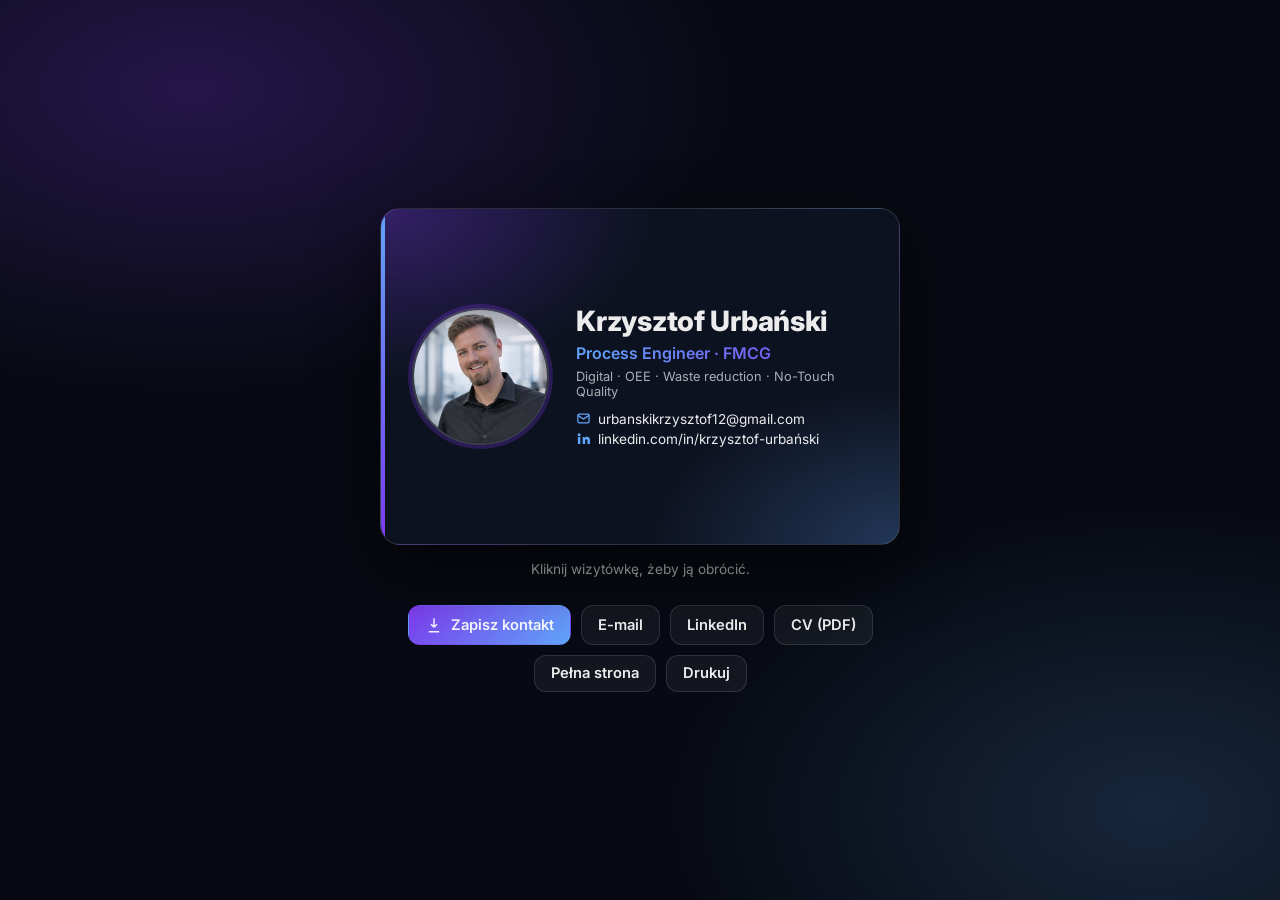
==== wizytowka.html @ fa8b1b62 "Dodano wizytówkę online (wizytowka.html) z vCard i kodem QR - karta 85×55 mm obracana kliknięciem: p" ====
<!doctype html>
<html lang="pl">
<head>
  <meta charset="utf-8" />
  <meta name="viewport" content="width=device-width, initial-scale=1" />
  <title>Wizytówka — Krzysztof Urbański</title>
  <meta name="description" content="Wizytówka Krzysztofa Urbańskiego — Process Engineer w FMCG. Kontakt, LinkedIn, CV i kod QR." />

  <link rel="preconnect" href="https://fonts.googleapis.com">
  <link rel="preconnect" href="https://fonts.gstatic.com" crossorigin>
  <link href="https://fonts.googleapis.com/css2?family=Inter:wght@400;500;600;700;800&display=swap" rel="stylesheet">

  <style>
    :root{
      --bg: #070a12;
      --text: rgba(255,255,255,.92);
      --muted: rgba(255,255,255,.66);
      --line: rgba(255,255,255,.12);
      --accent1: #7c3aed;
      --accent2: #22c55e;
      --accent3: #60a5fa;
    }
    *{ box-sizing:border-box; }
    body{
      margin:0;
      min-height:100vh;
      display:flex;
      flex-direction:column;
      align-items:center;
      justify-content:center;
      gap:28px;
      padding:32px 16px;
      font-family:"Inter",system-ui,-apple-system,"Segoe UI",Roboto,Arial,sans-serif;
      color:var(--text);
      background-color:var(--bg);
      background-image:
        radial-gradient(900px 500px at 15% 10%, rgba(124,58,237,.25), transparent 60%),
        radial-gradient(800px 500px at 90% 90%, rgba(96,165,250,.18), transparent 60%);
    }
    a{ color:inherit; }
    main{ width:100%; display:flex; justify-content:center; }

    /* ---------- karta (proporcje 85 × 55 mm) ---------- */
    .scene{
      width:min(520px, 100%);
      aspect-ratio: 85 / 55;
      perspective: 1400px;
      cursor:pointer;
    }
    .card{
      position:relative;
      width:100%;
      height:100%;
      transform-style:preserve-3d;
      transition: transform .7s cubic-bezier(.2,.8,.2,1);
    }
    .scene.is-flipped .card{ transform: rotateY(180deg); }

    .face{
      position:absolute;
      inset:0;
      border-radius:20px;
      overflow:hidden;
      backface-visibility:hidden;
      -webkit-backface-visibility:hidden;
      border:1px solid var(--line);
      background:
        radial-gradient(420px 260px at 0% 0%, rgba(124,58,237,.35), transparent 65%),
        radial-gradient(380px 240px at 100% 100%, rgba(96,165,250,.25), transparent 65%),
        #0d1220;
      box-shadow: 0 24px 60px rgba(0,0,0,.55);
      padding: 6%;
    }
    .face::after{
      content:"";
      position:absolute;
      left:0; top:0; bottom:0;
      width:4px;
      background: linear-gradient(180deg, var(--accent3), var(--accent1));
    }

    /* przód */
    .front{
      display:grid;
      grid-template-columns: 30% 1fr;
      gap: 6%;
      align-items:center;
    }
    .avatar{
      width:100%;
      aspect-ratio:1;
      object-fit:cover;
      border-radius:50%;
      border:2px solid rgba(255,255,255,.18);
      box-shadow: 0 0 0 4px rgba(124,58,237,.25);
    }
    .name{
      margin:0;
      font-size: clamp(1.15rem, 4.6vw, 1.75rem);
      font-weight:800;
      line-height:1.1;
      letter-spacing:-.01em;
    }
    .role{
      margin:.35em 0 0;
      font-size: clamp(.8rem, 2.8vw, 1rem);
      font-weight:600;
      background: linear-gradient(90deg, var(--accent3), var(--accent1));
      -webkit-background-clip:text;
      background-clip:text;
      color:transparent;
    }
    .tagline{
      margin:.45em 0 0;
      font-size: clamp(.66rem, 2.2vw, .8rem);
      color:var(--muted);
    }
    .contacts{
      list-style:none;
      margin: .9em 0 0;
      padding:0;
      display:grid;
      gap:.3em;
      font-size: clamp(.66rem, 2.3vw, .85rem);
    }
    .contacts li{ display:flex; align-items:center; gap:.5em; min-width:0; }
    .contacts span{ overflow:hidden; text-overflow:ellipsis; white-space:nowrap; }
    .contacts svg{ flex:none; width:1.1em; height:1.1em; color:var(--accent3); }

    /* tył */
    .back{
      transform: rotateY(180deg);
      display:grid;
      grid-template-columns: 1fr auto;
      gap:6%;
      align-items:center;
    }
    .motto{
      margin:0;
      font-size: clamp(.9rem, 3.4vw, 1.25rem);
      font-weight:700;
      line-height:1.3;
    }
    .chips{ display:flex; flex-wrap:wrap; gap:.35em; margin-top:.9em; }
    .chip{
      font-size: clamp(.58rem, 2vw, .72rem);
      padding:.2em .6em;
      border-radius:999px;
      border:1px solid var(--line);
      background: rgba(255,255,255,.05);
      color:var(--muted);
    }
    .qr{
      background:#fff;
      padding:8px;
      border-radius:12px;
      line-height:0;
      width: clamp(96px, 30vw, 150px);
    }
    .qr img, .qr canvas{ width:100% !important; height:auto !important; }
    .qr__label{
      margin:.5em 0 0;
      text-align:center;
      font-size: clamp(.58rem, 2vw, .7rem);
      color:var(--muted);
    }

    .hint{
      margin:-12px 0 0;
      font-size:.85rem;
      color:var(--muted);
    }

    /* ---------- akcje ---------- */
    .actions{
      display:flex;
      flex-wrap:wrap;
      justify-content:center;
      gap:10px;
      width:min(520px, 100%);
    }
    .btn{
      display:inline-flex;
      align-items:center;
      gap:8px;
      padding:10px 16px;
      border-radius:12px;
      border:1px solid var(--line);
      background: rgba(255,255,255,.05);
      color:var(--text);
      font-family:inherit;
      font-size:.92rem;
      font-weight:600;
      line-height:1;
      text-decoration:none;
      cursor:pointer;
      transition: transform .15s ease, background .15s ease, border-color .15s ease;
    }
    .btn:hover{ transform: translateY(-1px); background: rgba(255,255,255,.09); border-color: rgba(255,255,255,.22); }
    .btn--primary{
      border-color: transparent;
      background: linear-gradient(135deg, var(--accent1), var(--accent3));
    }
    .btn--primary:hover{ background: linear-gradient(135deg, #8b5cf6, #7db7fb); }
    .btn svg{ width:18px; height:18px; }

    @media (prefers-reduced-motion: reduce){
      .card, .btn{ transition:none; }
    }

    /* ---------- druk: przód i tył w wymiarze 85 × 55 mm ---------- */
    @media print{
      @page{ size: A4; margin: 15mm; }
      body{
        display:block;
        min-height:0;
        padding:0;
        background:#fff;
        -webkit-print-color-adjust: exact;
        print-color-adjust: exact;
      }
      .hint, .actions{ display:none; }
      main{ display:block; }
      .scene{ width:85mm; height:55mm; aspect-ratio:auto; perspective:none; }
      .scene .card{ transform:none !important; display:grid; gap:8mm; height:auto; }
      .face{
        position:relative;
        width:85mm;
        height:55mm;
        border-radius:3mm;
        box-shadow:none;
        transform:none;
        backface-visibility:visible;
        padding:5mm;
        break-inside:avoid;
      }
      .name{ font-size:14pt; }
      .role{ font-size:9pt; }
      .tagline, .contacts{ font-size:7pt; }
      .motto{ font-size:10pt; }
      .chip, .qr__label{ font-size:6pt; }
      .qr{ width:26mm; padding:1.5mm; border-radius:2mm; }
    }
  </style>
</head>

<body>
  <main>
    <div class="scene" id="scene" role="button" tabindex="0" aria-label="Obróć wizytówkę" aria-pressed="false">
      <div class="card">
        <!-- PRZÓD -->
        <section class="face front" aria-label="Przód wizytówki">
          <img class="avatar" src="photo/me.jpg" alt="Krzysztof Urbański" />
          <div>
            <h1 class="name">Krzysztof Urbański</h1>
            <p class="role">Process Engineer · FMCG</p>
            <p class="tagline">Digital · OEE · Waste reduction · No-Touch Quality</p>

            <ul class="contacts">
              <li>
                <svg viewBox="0 0 24 24" fill="none" stroke="currentColor" stroke-width="2" aria-hidden="true"><rect x="3" y="5" width="18" height="14" rx="2"/><path d="m3 7 9 6 9-6"/></svg>
                <span>urbanskikrzysztof12@gmail.com</span>
              </li>
              <li>
                <svg viewBox="0 0 24 24" fill="currentColor" aria-hidden="true"><path d="M4.98 3.5a2.5 2.5 0 1 1 0 5 2.5 2.5 0 0 1 0-5ZM3 9.5h4V21H3V9.5Zm7 0h3.8v1.6h.06c.53-1 1.83-2.06 3.77-2.06 4.03 0 4.77 2.65 4.77 6.1V21h-4v-5.1c0-1.22-.02-2.78-1.7-2.78-1.7 0-1.96 1.33-1.96 2.7V21h-4V9.5Z"/></svg>
                <span>linkedin.com/in/krzysztof-urbański</span>
              </li>
            </ul>
          </div>
        </section>

        <!-- TYŁ -->
        <section class="face back" aria-label="Tył wizytówki">
          <div>
            <p class="motto">„I don’t walk to arrive.<br>I walk to become.”</p>
            <div class="chips">
              <span class="chip">DMAIC</span>
              <span class="chip">RCA</span>
              <span class="chip">OEE</span>
              <span class="chip">SPC</span>
              <span class="chip">SMED</span>
              <span class="chip">VSM</span>
            </div>
          </div>
          <div>
            <div class="qr" id="qr" aria-label="Kod QR do strony"></div>
            <p class="qr__label">Zeskanuj → moja strona</p>
          </div>
        </section>
      </div>
    </div>
  </main>

  <p class="hint">Kliknij wizytówkę, żeby ją obrócić.</p>

  <nav class="actions" aria-label="Akcje">
    <a class="btn btn--primary" href="krzysztof-urbanski.vcf" download>
      <svg viewBox="0 0 24 24" fill="none" stroke="currentColor" stroke-width="2" aria-hidden="true"><path d="M12 3v12m0 0-4-4m4 4 4-4M5 21h14"/></svg>
      Zapisz kontakt
    </a>
    <a class="btn" href="mailto:urbanskikrzysztof12@gmail.com">E-mail</a>
    <a class="btn" href="https://www.linkedin.com/in/krzysztof-urba%C5%84ski/" target="_blank" rel="noopener">LinkedIn</a>
    <a class="btn" href="cv.pdf" target="_blank" rel="noopener">CV (PDF)</a>
    <a class="btn" href="index.html">Pełna strona</a>
    <button class="btn" type="button" id="printBtn">Drukuj</button>
  </nav>

  <script src="js/qrcode.min.js"></script>
  <script>
    // obracanie karty (klik / Enter / spacja)
    const scene = document.getElementById("scene");
    const flip = () => {
      const flipped = scene.classList.toggle("is-flipped");
      scene.setAttribute("aria-pressed", String(flipped));
    };
    scene.addEventListener("click", flip);
    scene.addEventListener("keydown", (e) => {
      if (e.key === "Enter" || e.key === " ") { e.preventDefault(); flip(); }
    });

    // QR prowadzi do strony głównej (ten sam katalog co wizytówka)
    const siteUrl = new URL("./", window.location.href).href;
    if (window.QRCode) {
      new QRCode(document.getElementById("qr"), {
        text: siteUrl,
        width: 256,
        height: 256,
        colorDark: "#0b0f19",
        colorLight: "#ffffff",
        correctLevel: QRCode.CorrectLevel.M
      });
    }

    document.getElementById("printBtn").addEventListener("click", () => window.print());
  </script>
</body>
</html>
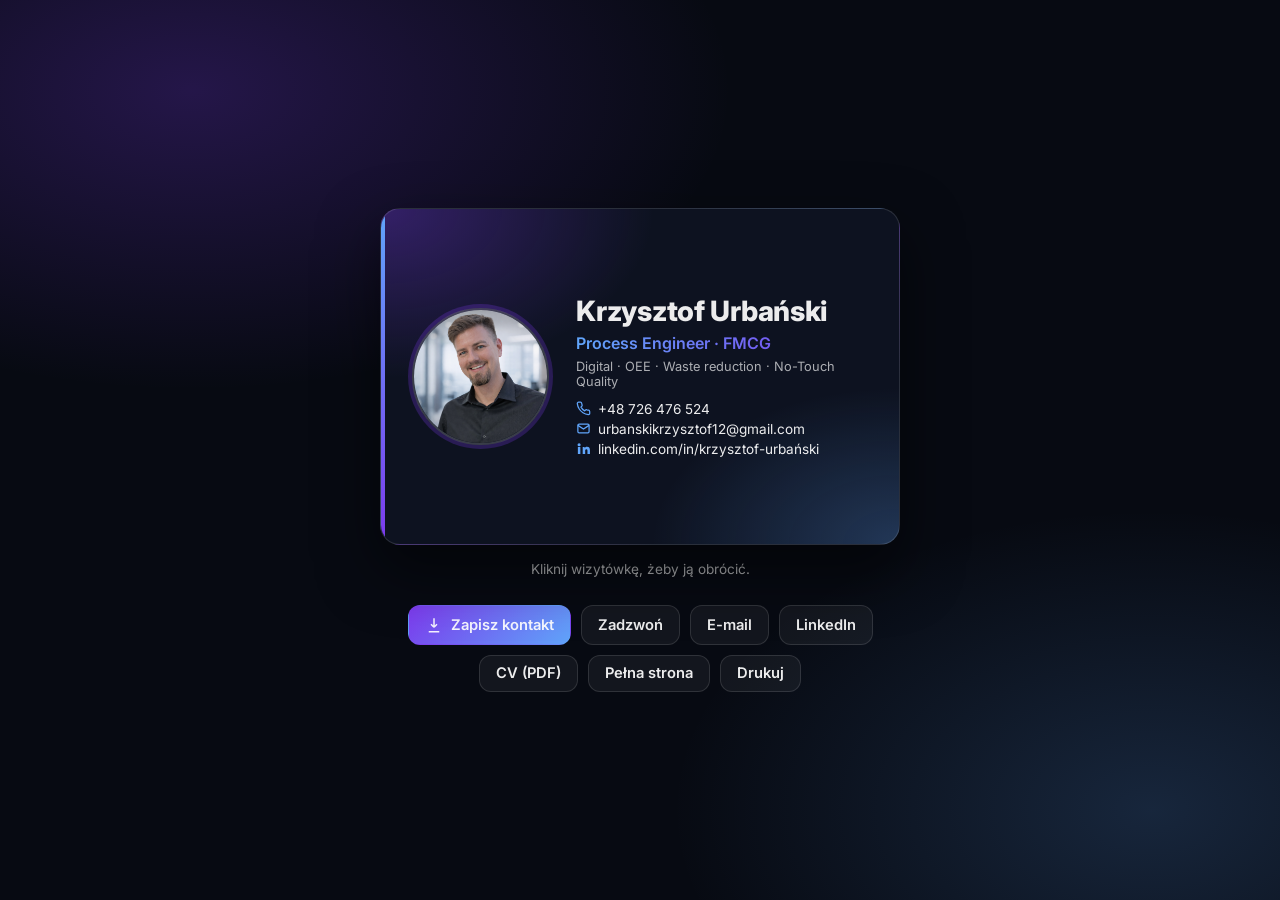
==== commit 6d19367a: "Dodano numer telefonu do wizytówki i vCard, przycisk Zadzwoń Co-Authored-By: Claude Opus 5.5 <norepl" ====
--- a/wizytowka.html
+++ b/wizytowka.html
@@ -4,7 +4,7 @@
   <meta charset="utf-8" />
   <meta name="viewport" content="width=device-width, initial-scale=1" />
   <title>Wizytówka — Krzysztof Urbański</title>
-  <meta name="description" content="Wizytówka Krzysztofa Urbańskiego — Process Engineer w FMCG. Kontakt, LinkedIn, CV i kod QR." />
+  <meta name="description" content="Wizytówka Krzysztofa Urbańskiego — Process Engineer w FMCG. Telefon, e-mail, LinkedIn, CV i kod QR." />
 
   <link rel="preconnect" href="https://fonts.googleapis.com">
   <link rel="preconnect" href="https://fonts.gstatic.com" crossorigin>
@@ -258,6 +258,10 @@
 
             <ul class="contacts">
               <li>
+                <svg viewBox="0 0 24 24" fill="none" stroke="currentColor" stroke-width="2" aria-hidden="true"><path d="M22 16.9v3a2 2 0 0 1-2.2 2 19.8 19.8 0 0 1-8.6-3.1 19.5 19.5 0 0 1-6-6A19.8 19.8 0 0 1 2.1 4.2 2 2 0 0 1 4.1 2h3a2 2 0 0 1 2 1.7c.1.9.4 1.8.7 2.7a2 2 0 0 1-.5 2.1L8 9.8a16 16 0 0 0 6 6l1.3-1.3a2 2 0 0 1 2.1-.4c.9.3 1.8.6 2.7.7a2 2 0 0 1 1.7 2Z"/></svg>
+                <span>+48 726 476 524</span>
+              </li>
+              <li>
                 <svg viewBox="0 0 24 24" fill="none" stroke="currentColor" stroke-width="2" aria-hidden="true"><rect x="3" y="5" width="18" height="14" rx="2"/><path d="m3 7 9 6 9-6"/></svg>
                 <span>urbanskikrzysztof12@gmail.com</span>
               </li>
@@ -298,6 +302,7 @@
       <svg viewBox="0 0 24 24" fill="none" stroke="currentColor" stroke-width="2" aria-hidden="true"><path d="M12 3v12m0 0-4-4m4 4 4-4M5 21h14"/></svg>
       Zapisz kontakt
     </a>
+    <a class="btn" href="tel:+48726476524">Zadzwoń</a>
     <a class="btn" href="mailto:urbanskikrzysztof12@gmail.com">E-mail</a>
     <a class="btn" href="https://www.linkedin.com/in/krzysztof-urba%C5%84ski/" target="_blank" rel="noopener">LinkedIn</a>
     <a class="btn" href="cv.pdf" target="_blank" rel="noopener">CV (PDF)</a>
